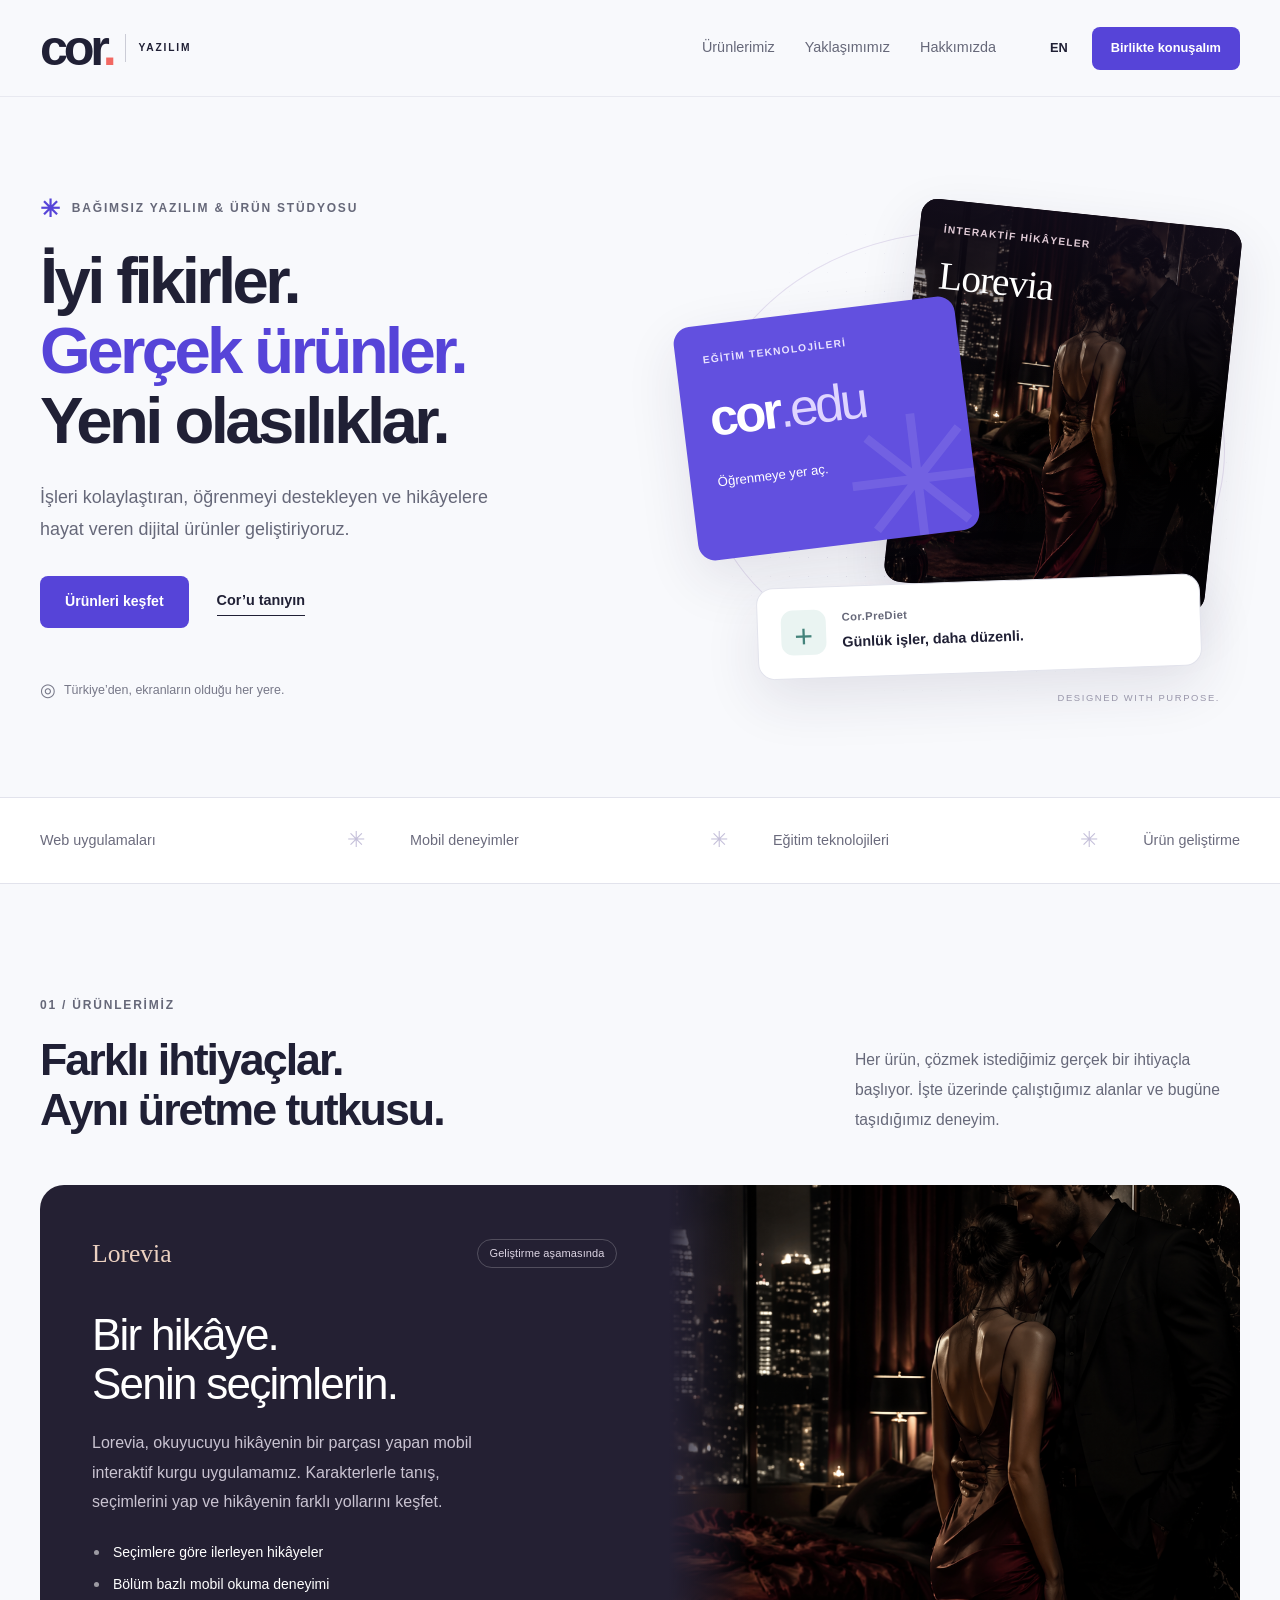
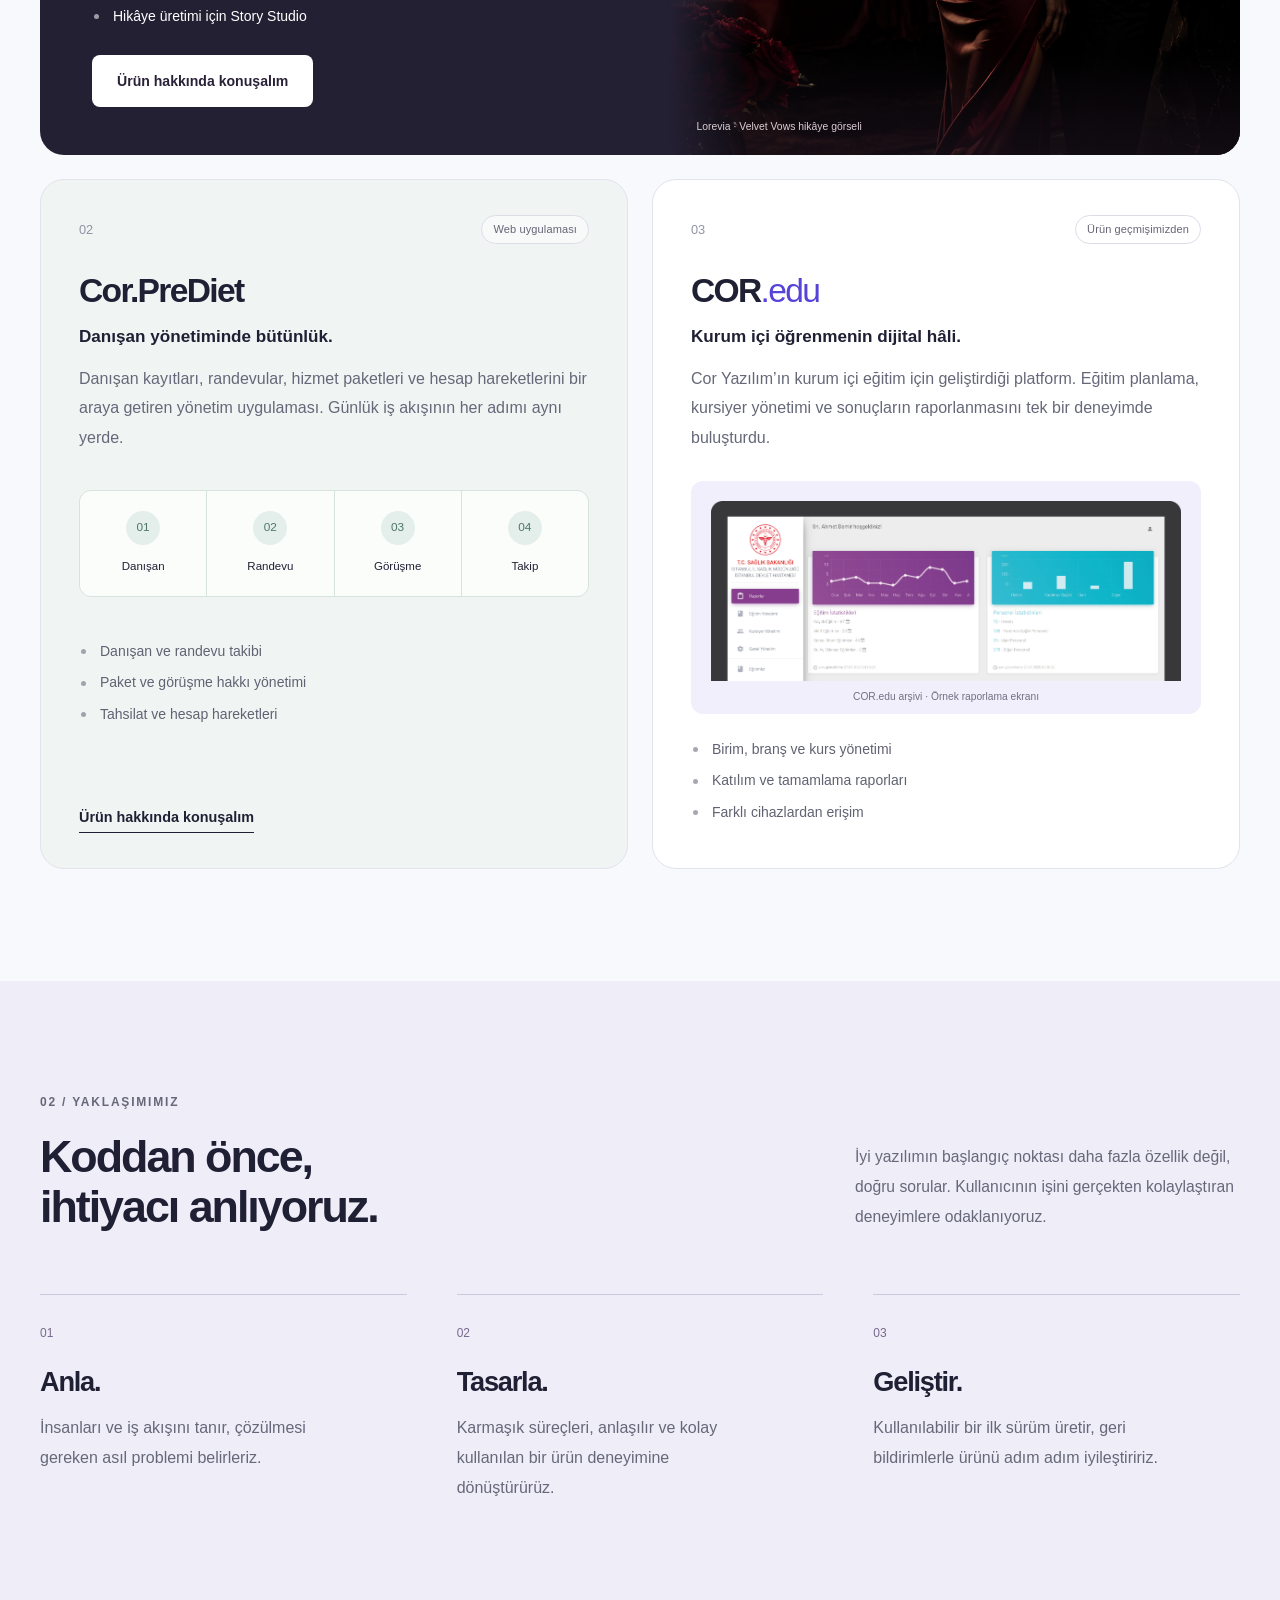
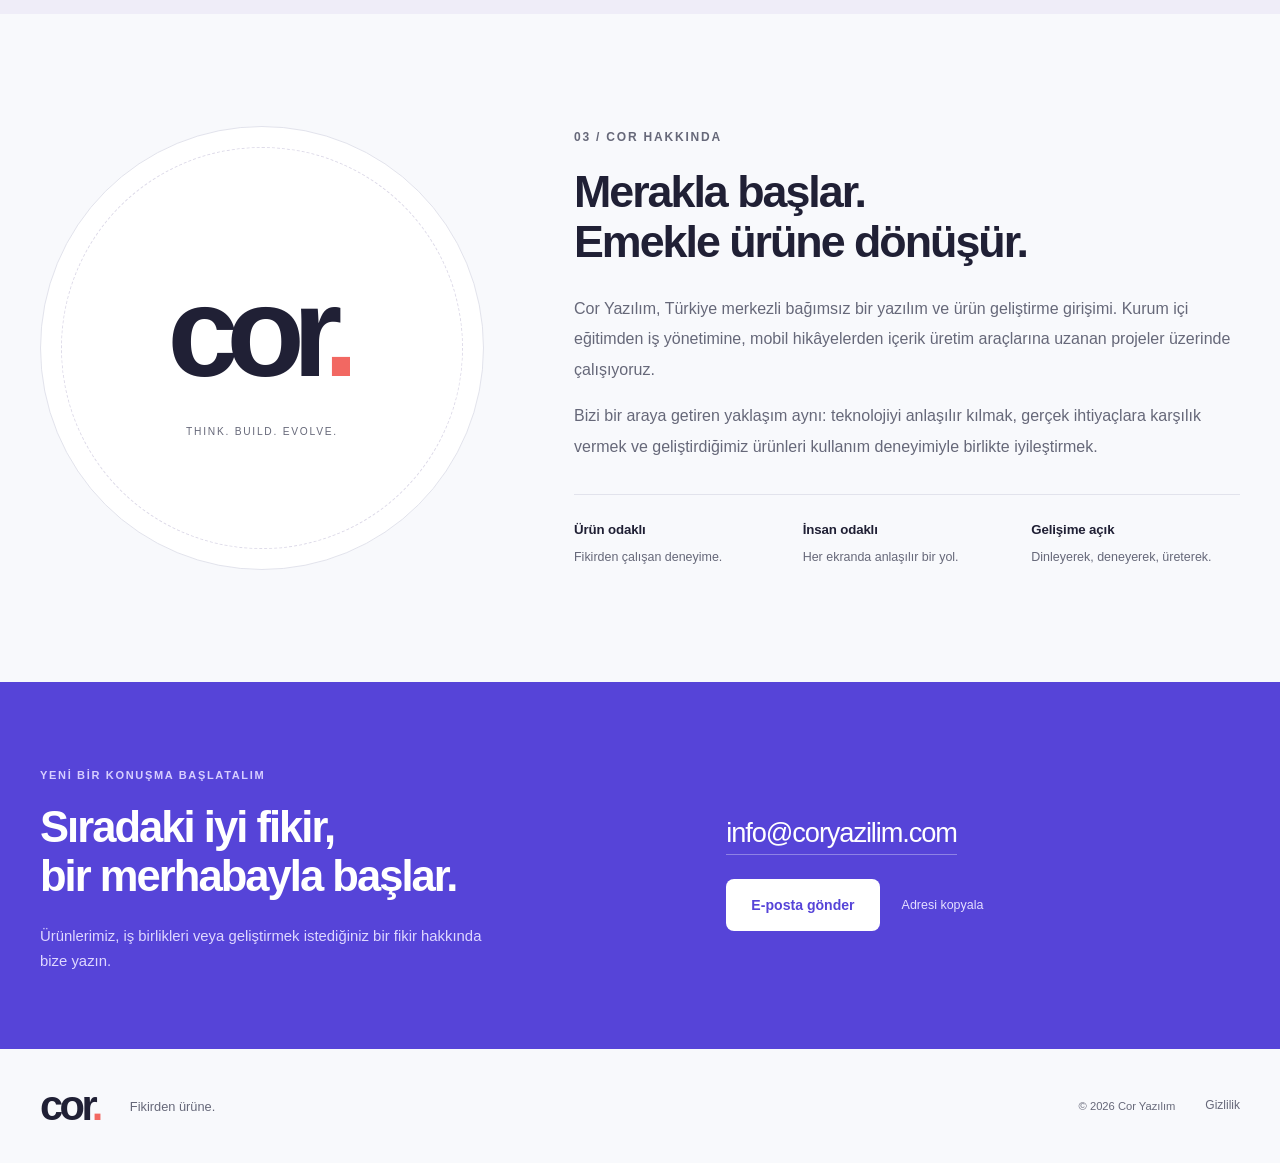
==== index.html @ 8e8648dd "Publish Cor Yazılım website in Turkish and English" ====
<!doctype html>
<html lang="tr">
<head>
  <meta charset="utf-8"><meta name="viewport" content="width=device-width, initial-scale=1">
  <title>Cor Yazılım — Fikirden ürüne.</title><meta name="description" content="Cor Yazılım; eğitim, iş yönetimi ve interaktif hikâye deneyimleri için web ve mobil ürünler geliştirir. Ürünlerimizi ve yaklaşımımızı keşfedin.">
  <meta name="theme-color" content="#f8f9fc"><link rel="canonical" href="https://coryazilim.com/">
  <link rel="alternate" hreflang="tr" href="https://coryazilim.com/"><link rel="alternate" hreflang="en" href="https://coryazilim.com/en/"><link rel="alternate" hreflang="x-default" href="https://coryazilim.com/">
  <meta property="og:type" content="website"><meta property="og:site_name" content="Cor Yazılım"><meta property="og:title" content="Cor Yazılım — Fikirden ürüne."><meta property="og:description" content="Cor Yazılım; eğitim, iş yönetimi ve interaktif hikâye deneyimleri için web ve mobil ürünler geliştirir. Ürünlerimizi ve yaklaşımımızı keşfedin."><meta property="og:url" content="https://coryazilim.com/"><meta property="og:locale" content="tr_TR">
  <link rel="icon" href="./assets/favicon.svg" type="image/svg+xml"><link rel="stylesheet" href="./assets/site.css"><script src="./assets/site.js" defer></script>
  <script type="application/ld+json">{"@context":"https://schema.org","@type":"Organization","name":"Cor Yazılım","url":"https://coryazilim.com","email":"info@coryazilim.com","description":"Cor Yazılım; eğitim, iş yönetimi ve interaktif hikâye deneyimleri için web ve mobil ürünler geliştirir. Ürünlerimizi ve yaklaşımımızı keşfedin."}</script>
</head>
<body>
<a class="skip-link" href="#main">İçeriğe geç</a>
<header class="site-header"><div class="container header-inner">
  <a class="brand" href="./" aria-label="Cor Yazılım"><span class="wordmark">cor<span>.</span></span><span class="brand-label">YAZILIM</span></a>
  <nav class="desktop-nav" aria-label="Ana menü"><a href="#products">Ürünlerimiz</a><a href="#approach">Yaklaşımımız</a><a href="#about">Hakkımızda</a></nav>
  <div class="header-actions"><a class="language-link" href="./en/" hreflang="en" lang="en" aria-label="Read in English">EN</a><a class="button button-small header-contact" href="#contact">Birlikte konuşalım</a><button class="menu-toggle" aria-expanded="false" aria-controls="mobile-nav"><span>Menü</span><span class="menu-icon" aria-hidden="true"></span></button></div>
</div><nav id="mobile-nav" class="mobile-nav" aria-label="Menü" hidden><a href="#products">Ürünlerimiz</a><a href="#approach">Yaklaşımımız</a><a href="#about">Hakkımızda</a><a href="#contact">Birlikte konuşalım</a></nav></header>
<main id="main">
<section class="hero container" aria-labelledby="hero-title">
  <div class="hero-copy"><p class="eyebrow"><span class="mini-mark" aria-hidden="true">✳</span>BAĞIMSIZ YAZILIM & ÜRÜN STÜDYOSU</p><h1 id="hero-title">İyi fikirler.<br><span>Gerçek ürünler.</span><br>Yeni olasılıklar.</h1><p class="hero-intro">İşleri kolaylaştıran, öğrenmeyi destekleyen ve hikâyelere hayat veren dijital ürünler geliştiriyoruz.</p><div class="hero-actions"><a class="button" href="#products">Ürünleri keşfet</a><a class="text-link" href="#about">Cor’u tanıyın</a></div><p class="hero-foot"><span aria-hidden="true">◎</span>Türkiye’den, ekranların olduğu her yere.</p></div>
  <div class="product-composition" aria-label="Ürünlerimiz">
    <div class="composition-grid" aria-hidden="true"></div><span class="composition-orbit" aria-hidden="true"></span>
    <a href="#lorevia" class="preview-card preview-lorevia"><img src="./assets/lorevia-story.png" alt="" width="941" height="1672" fetchpriority="high"><div class="preview-lorevia-content"><span class="micro-label">İNTERAKTİF HİKÂYELER</span><strong>Lorevia</strong><span>Hikâyenin yönünü sen belirle.</span></div></a>
    <a href="#cor-edu" class="preview-card preview-edu"><span class="micro-label">EĞİTİM TEKNOLOJİLERİ</span><strong>cor<span>.edu</span></strong><span>Öğrenmeye yer aç.</span><span class="edu-symbol" aria-hidden="true">✳</span></a>
    <a href="#prediet" class="preview-card preview-clinic"><span class="clinic-icon" aria-hidden="true">+</span><div><span class="micro-label">Cor.PreDiet</span><strong>Günlük işler, daha düzenli.</strong></div></a>
    <span class="composition-note" aria-hidden="true">DESIGNED WITH PURPOSE.</span>
  </div>
</section>
<div class="expertise-strip"><div class="container"><span>Web uygulamaları</span><span><i aria-hidden="true">✳</i>Mobil deneyimler</span><span><i aria-hidden="true">✳</i>Eğitim teknolojileri</span><span><i aria-hidden="true">✳</i>Ürün geliştirme</span></div></div>
<section id="products" class="section container" aria-labelledby="products-title">
  <div class="section-heading"><div><p class="eyebrow">01 / ÜRÜNLERİMİZ</p><h2 id="products-title">Farklı ihtiyaçlar.<br>Aynı üretme tutkusu.</h2></div><p>Her ürün, çözmek istediğimiz gerçek bir ihtiyaçla başlıyor. İşte üzerinde çalıştığımız alanlar ve bugüne taşıdığımız deneyim.</p></div>
  <article class="product-feature" id="lorevia"><div class="feature-copy"><div class="product-topline"><span class="product-name">Lorevia</span><span class="badge">Geliştirme aşamasında</span></div><h3>Bir hikâye.<br>Senin seçimlerin.</h3><p>Lorevia, okuyucuyu hikâyenin bir parçası yapan mobil interaktif kurgu uygulamamız. Karakterlerle tanış, seçimlerini yap ve hikâyenin farklı yollarını keşfet.</p><ul class="feature-list"><li>Seçimlere göre ilerleyen hikâyeler</li><li>Bölüm bazlı mobil okuma deneyimi</li><li>Hikâye üretimi için Story Studio</li></ul><a class="button button-light" href="mailto:info@coryazilim.com?subject=Lorevia">Ürün hakkında konuşalım</a></div><figure class="lorevia-art"><img src="./assets/lorevia-story.png" alt="Lorevia · Velvet Vows hikâye görseli" width="941" height="1672" loading="lazy"><figcaption>Lorevia · Velvet Vows hikâye görseli</figcaption></figure></article>
  <div class="product-grid">
    <article class="product-card clinic-card" id="prediet"><div class="product-topline"><span class="product-number">02</span><span class="badge badge-light">Web uygulaması</span></div><h3>Cor.PreDiet</h3><p class="product-subtitle">Danışan yönetiminde bütünlük.</p><p>Danışan kayıtları, randevular, hizmet paketleri ve hesap hareketlerini bir araya getiren yönetim uygulaması. Günlük iş akışının her adımı aynı yerde.</p><div class="workflow" aria-label="Danışan yönetiminde bütünlük."><div><span class="workflow-number">01</span><span>Danışan</span></div><div><span class="workflow-number">02</span><span>Randevu</span></div><div><span class="workflow-number">03</span><span>Görüşme</span></div><div><span class="workflow-number">04</span><span>Takip</span></div></div><ul class="feature-list"><li>Danışan ve randevu takibi</li><li>Paket ve görüşme hakkı yönetimi</li><li>Tahsilat ve hesap hareketleri</li></ul><a class="text-link" href="mailto:info@coryazilim.com?subject=Cor.PreDiet">Ürün hakkında konuşalım</a></article>
    <article class="product-card edu-card" id="cor-edu"><div class="product-topline"><span class="product-number">03</span><span class="badge badge-light">Ürün geçmişimizden</span></div><h3>COR<span>.edu</span></h3><p class="product-subtitle">Kurum içi öğrenmenin dijital hâli.</p><p>Cor Yazılım’ın kurum içi eğitim için geliştirdiği platform. Eğitim planlama, kursiyer yönetimi ve sonuçların raporlanmasını tek bir deneyimde buluşturdu.</p><figure class="edu-art"><a href="./assets/cor-edu.png" target="_blank" rel="noopener" aria-label="COR.edu arşivi · Örnek raporlama ekranı"><img src="./assets/cor-edu.png" alt="COR.edu arşivi · Örnek raporlama ekranı" width="4066" height="3309" loading="lazy"></a><figcaption>COR.edu arşivi · Örnek raporlama ekranı</figcaption></figure><ul class="feature-list"><li>Birim, branş ve kurs yönetimi</li><li>Katılım ve tamamlama raporları</li><li>Farklı cihazlardan erişim</li></ul></article>
  </div>
</section>
<section id="approach" class="approach section" aria-labelledby="approach-title"><div class="container"><div class="section-heading"><div><p class="eyebrow">02 / YAKLAŞIMIMIZ</p><h2 id="approach-title">Koddan önce,<br>ihtiyacı anlıyoruz.</h2></div><p>İyi yazılımın başlangıç noktası daha fazla özellik değil, doğru sorular. Kullanıcının işini gerçekten kolaylaştıran deneyimlere odaklanıyoruz.</p></div><div class="steps"><article><span class="step-number">01</span><h3>Anla.</h3><p>İnsanları ve iş akışını tanır, çözülmesi gereken asıl problemi belirleriz.</p></article><article><span class="step-number">02</span><h3>Tasarla.</h3><p>Karmaşık süreçleri, anlaşılır ve kolay kullanılan bir ürün deneyimine dönüştürürüz.</p></article><article><span class="step-number">03</span><h3>Geliştir.</h3><p>Kullanılabilir bir ilk sürüm üretir, geri bildirimlerle ürünü adım adım iyileştiririz.</p></article></div></div></section>
<section id="about" class="section container about" aria-labelledby="about-title"><div class="about-brand" aria-hidden="true"><span>cor<span>.</span></span><p>THINK. BUILD. EVOLVE.</p></div><div class="about-copy"><p class="eyebrow">03 / COR HAKKINDA</p><h2 id="about-title">Merakla başlar.<br>Emekle ürüne dönüşür.</h2><p>Cor Yazılım, Türkiye merkezli bağımsız bir yazılım ve ürün geliştirme girişimi. Kurum içi eğitimden iş yönetimine, mobil hikâyelerden içerik üretim araçlarına uzanan projeler üzerinde çalışıyoruz.</p><p>Bizi bir araya getiren yaklaşım aynı: teknolojiyi anlaşılır kılmak, gerçek ihtiyaçlara karşılık vermek ve geliştirdiğimiz ürünleri kullanım deneyimiyle birlikte iyileştirmek.</p><div class="values"><div><h3>Ürün odaklı</h3><p>Fikirden çalışan deneyime.</p></div><div><h3>İnsan odaklı</h3><p>Her ekranda anlaşılır bir yol.</p></div><div><h3>Gelişime açık</h3><p>Dinleyerek, deneyerek, üreterek.</p></div></div></div></section>
<section id="contact" class="contact-section" aria-labelledby="contact-title"><div class="container contact-inner"><div><p class="eyebrow">YENİ BİR KONUŞMA BAŞLATALIM</p><h2 id="contact-title">Sıradaki iyi fikir,<br>bir merhabayla başlar.</h2><p>Ürünlerimiz, iş birlikleri veya geliştirmek istediğiniz bir fikir hakkında bize yazın.</p></div><div class="contact-actions"><a class="contact-email" href="mailto:info@coryazilim.com?subject=Cor%20Yaz%C4%B1l%C4%B1m">info@coryazilim.com</a><div><a class="button button-white" href="mailto:info@coryazilim.com?subject=Cor%20Yaz%C4%B1l%C4%B1m">E-posta gönder</a><button class="copy-email" data-email="info@coryazilim.com" data-success="E-posta adresi kopyalandı." data-failure="E-posta adresini seçip kopyalayabilirsiniz.">Adresi kopyala</button></div><p class="copy-status" role="status" aria-live="polite"></p></div></div></section>
</main>
<footer class="container site-footer"><a class="brand" href="#main" aria-label="Cor Yazılım"><span class="wordmark">cor<span>.</span></span><span class="brand-label">YAZILIM</span></a><p>Fikirden ürüne.</p><div><span>© 2026 Cor Yazılım</span><button class="privacy-open">Gizlilik</button></div></footer>
<dialog class="privacy-dialog" aria-labelledby="privacy-title"><div><button class="privacy-close" aria-label="Kapat">×</button><p class="eyebrow">COR YAZILIM</p><h2 id="privacy-title">Gizlilik hakkında</h2><p>Bu tanıtım sitesinde iletişim formu, analiz aracı veya takip çerezi kullanılmaz. E-posta bağlantısı, kendi e-posta uygulamanızı açar; mesajınız bu site üzerinden gönderilmez. Site GitHub Pages üzerinde barındırılır; teknik erişim kayıtları GitHub tarafından işlenebilir.</p><a class="text-link" href="mailto:info@coryazilim.com">info@coryazilim.com</a></div></dialog>
</body></html>
---- assets/site.css ----
@charset "UTF-8";
:root{--ink:#202035;--muted:#666879;--paper:#f8f9fc;--purple:#5644d8;--coral:#f26862;--line:#e2e3ec;--radius:24px;--font:Inter,-apple-system,BlinkMacSystemFont,"Segoe UI",sans-serif}
*{box-sizing:border-box}html{scroll-behavior:smooth;scroll-padding-top:100px}body{margin:0;background:var(--paper);color:var(--ink);font-family:var(--font);font-size:16px;line-height:1.65;-webkit-font-smoothing:antialiased}a{color:inherit;text-decoration:none}button{font:inherit;color:inherit;cursor:pointer}a,button{-webkit-tap-highlight-color:transparent}button:disabled{cursor:default}img{max-width:100%;display:block}button,a{touch-action:manipulation}a:focus-visible,button:focus-visible{outline:3px solid var(--coral);outline-offset:5px}button{border:0}h1,h2,h3,p,figure{margin:0}h1,h2,h3{line-height:1.12;letter-spacing:-.045em}h2{font-size:clamp(2rem,3.5vw,3.1rem);font-weight:650}h3{font-weight:650}p{color:var(--muted)}.container{width:min(1200px,calc(100% - 80px));margin-inline:auto}.section{padding-block:112px}.eyebrow{font-size:.75rem;letter-spacing:.15em;font-weight:650;line-height:1.6;color:var(--muted);display:flex;align-items:center;gap:10px}.mini-mark{font-size:24px;color:var(--purple);line-height:1}.skip-link{position:fixed;top:12px;left:12px;transform:translateY(-160%);z-index:30;padding:12px 24px;background:var(--ink);color:white;border-radius:6px}.skip-link:focus{transform:translateY(0)}
.site-header{position:sticky;top:0;z-index:20;background:rgba(248,249,252,.94);backdrop-filter:blur(20px);border-bottom:1px solid rgba(226,227,236,.7)}.header-inner{display:flex;align-items:center;justify-content:space-between;height:96px;gap:32px}.brand{display:flex;gap:12px;align-items:center;flex-shrink:0}.wordmark{font-size:3.15rem;letter-spacing:-.085em;font-weight:800;line-height:1}.wordmark>span{color:var(--coral)}.brand-label{font-size:.64rem;letter-spacing:.18em;border-left:1px solid #cbccd6;padding:6px 0 6px 13px;font-weight:600}.desktop-nav{display:flex;gap:30px;margin-left:auto;margin-right:22px}.desktop-nav a{font-size:.9rem;color:var(--muted);transition:color .2s}.desktop-nav a:hover,.text-link:hover{color:var(--purple)}.header-actions{display:flex;align-items:center;gap:24px}.language-link{font-size:.8rem;font-weight:650;padding:8px 0}.button{min-height:52px;display:inline-flex;align-items:center;justify-content:center;padding:13px 25px;border-radius:8px;background:var(--purple);color:#fff;font-weight:600;font-size:.88rem;transition:background .2s,transform .2s;line-height:1.5}.button:hover{background:#4231b5;transform:translateY(-2px)}.button-small{min-height:43px;padding:10px 19px;font-size:.8rem}.text-link{font-size:.9rem;font-weight:600;border-bottom:1px solid currentColor;padding:3px 0;align-self:center;line-height:1.5}.menu-toggle{display:none;background:transparent;align-items:center;gap:9px;padding:10px 0;font-size:.85rem}.menu-icon{width:20px;height:9px;border-block:1.5px solid}.mobile-nav{padding:0 24px 20px;border-top:1px solid var(--line)}.mobile-nav a{padding:12px 0;display:block}.mobile-nav[hidden]{display:none}
.hero{min-height:700px;display:grid;grid-template-columns:1.1fr 1fr;align-items:center;gap:35px;padding-block:80px 72px}.hero h1{font-size:clamp(3.25rem,5.1vw,4.6rem);line-height:1.075;letter-spacing:-.055em;font-weight:650;margin:25px 0}.hero h1>span{color:var(--purple)}.hero-intro{font-size:1.12rem;line-height:1.8;max-width:465px}.hero-actions{display:flex;gap:28px;align-items:center;margin-top:30px}.hero-foot{font-size:.78rem;display:flex;align-items:center;gap:8px;margin-top:48px;color:#777888}.hero-foot>span{font-size:18px}.product-composition{height:510px;position:relative;isolation:isolate}.composition-grid{position:absolute;inset:10px -12px 0 0;background-image:radial-gradient(#d7d6e3 .8px,transparent .8px);background-size:19px 19px;mask-image:radial-gradient(ellipse,black 30%,transparent 72%);z-index:-2}.composition-orbit{position:absolute;inset:35px 15px 35px 15px;border:1px solid #e3deef;border-radius:50%;z-index:-1;transform:rotate(-25deg)}.preview-card{position:absolute;border-radius:17px;box-shadow:0 20px 55px #2c24471c;transition:transform .4s cubic-bezier(.2,.65,.3,1)}.preview-card:hover{transform:translateY(-8px) rotate(0)}.preview-lorevia{width:58%;height:385px;right:16px;top:17px;overflow:hidden;background:#251927;transform:rotate(6deg);color:white}.preview-lorevia img{width:100%;height:100%;object-fit:cover;object-position:center 37%}.preview-lorevia:after{position:absolute;content:"";inset:0;background:linear-gradient(transparent 28%,#1c1122e8)}.preview-lorevia-content{position:absolute;bottom:25px;left:24px;right:20px;z-index:1;display:flex;flex-direction:column;gap:7px}.micro-label{font-size:.64rem;letter-spacing:.12em;font-weight:600;line-height:1.5}.preview-lorevia-content>.micro-label{color:#e2ccd7}.preview-lorevia-content strong{font-family:Georgia,serif;font-size:2.45rem;letter-spacing:-.025em;font-weight:400}.preview-lorevia-content>span:last-child{font-size:.78rem;color:#f4dfe9}.preview-edu{width:51%;min-height:235px;left:0;top:115px;padding:27px;background:#6250df;color:white;transform:rotate(-7deg);display:flex;flex-direction:column;gap:10px;overflow:hidden}.preview-edu strong{font-size:3.2rem;letter-spacing:-.065em;z-index:1}.preview-edu strong>span{font-weight:400;color:#dfd5ff}.preview-edu>span:not(.micro-label):not(.edu-symbol){font-size:.82rem;z-index:1}.preview-edu .micro-label{color:#e8e2ff;z-index:1}.edu-symbol{position:absolute;right:-19px;bottom:-55px;font-size:180px;line-height:1.2;opacity:.1}.preview-clinic{bottom:33px;left:13%;width:80%;display:flex;align-items:center;gap:16px;padding:22px 23px;background:#fff;border:1px solid var(--line);transform:rotate(-2deg)}.clinic-icon{height:45px;width:45px;display:grid;place-items:center;border-radius:12px;background:#eaf4f2;color:#44837b;font-size:2rem;font-weight:300;flex-shrink:0}.preview-clinic>div{display:flex;flex-direction:column;gap:5px}.preview-clinic .micro-label{color:var(--muted);font-size:.7rem;letter-spacing:.04em}.preview-clinic strong{font-size:.9rem;font-weight:600}.composition-note{position:absolute;right:20px;bottom:0;font-size:.59rem;letter-spacing:.17em;color:#9996aa}.expertise-strip{border-block:1px solid var(--line);background:#fff}.expertise-strip>.container{display:flex;align-items:center;justify-content:space-between;gap:20px;min-height:85px}.expertise-strip span{display:flex;align-items:center;gap:45px;color:#6b6b7d;font-weight:500;font-size:.9rem}.expertise-strip i{font-style:normal;color:#c4bfd9;font-size:22px}
.section-heading{display:flex;justify-content:space-between;gap:80px;align-items:end;margin-bottom:50px}.section-heading h2{margin-top:19px}.section-heading>p{max-width:385px;line-height:1.9;font-size:.98rem}.product-feature{display:grid;grid-template-columns:1.1fr 1fr;background:#242033;border-radius:var(--radius);overflow:hidden;color:white;min-height:515px}.feature-copy{padding:48px 52px;display:flex;flex-direction:column;align-items:flex-start}.product-topline{display:flex;align-items:center;justify-content:space-between;gap:16px;width:100%;margin-bottom:35px}.product-name{font-family:Georgia,serif;font-size:1.6rem;color:#ecd1c1}.badge{display:inline-flex;border:1px solid #ffffff35;padding:5px 11px;border-radius:30px;font-size:.69rem;line-height:1.5;color:#ddd5e4;letter-spacing:.01em;white-space:nowrap}.feature-copy h3{font-size:2.75rem;font-weight:500;letter-spacing:-.04em;margin-bottom:20px}.feature-copy>p{color:#c9c3d1;line-height:1.85;font-size:.98rem;max-width:420px}.feature-list{padding:0;list-style:none;display:grid;gap:8px;font-size:.85rem;margin:24px 0 27px;line-height:1.7}.feature-list li{position:relative;padding-left:21px}.feature-list li:before{content:"";position:absolute;left:2px;top:.65em;width:5px;height:5px;background:currentColor;border-radius:50%;opacity:.55}.button-light{background:#fff;color:#292137;margin-top:auto}.button-light:hover{background:#efe6f5}.lorevia-art{position:relative;min-height:515px}.lorevia-art img{width:100%;height:100%;position:absolute;object-fit:cover;object-position:center 46%}.lorevia-art:after{content:"";position:absolute;inset:0;background:linear-gradient(90deg,#242033 0%,transparent 14%),linear-gradient(0deg,#181019bd,transparent 18%)}.lorevia-art figcaption{position:absolute;bottom:20px;left:28px;right:20px;font-size:.65rem;z-index:1;color:#dbcdd4}.product-grid{display:grid;grid-template-columns:1fr 1fr;gap:24px;margin-top:24px}.product-card{border:1px solid var(--line);border-radius:var(--radius);background:white;padding:35px 38px;display:flex;flex-direction:column;align-items:flex-start;overflow:hidden}.product-card .product-topline{margin-bottom:28px}.product-number{font-size:.8rem;color:#9192a4}.badge-light{color:#666477;border-color:#dedbe8;background:#fff8}.product-card h3{font-size:2.1rem;letter-spacing:-.05em}.product-card h3>span{color:var(--purple);font-weight:450}.product-subtitle{color:var(--ink);font-weight:550;margin-block:13px;font-size:1.07rem}.product-card>p:not(.product-subtitle){font-size:.93rem;line-height:1.85}.clinic-card{background:#f0f5f4}.workflow{display:grid;grid-template-columns:repeat(4,1fr);width:100%;gap:1px;background:#d7e3df;border:1px solid #d7e3df;border-radius:12px;overflow:hidden;margin-block:37px 19px}.workflow>div{background:#fbfdfb;padding:20px 6px;display:flex;flex-direction:column;align-items:center;gap:12px;font-size:.72rem;font-weight:500}.workflow-number{display:grid;place-items:center;width:34px;height:34px;border-radius:50%;background:#e4efeb;color:#4e7668;font-size:.74rem}.product-card .text-link{align-self:flex-start;margin-top:auto}.edu-art{margin-top:28px;width:100%;max-height:244px;overflow:hidden;position:relative;background:#f1effb;border-radius:12px;flex-shrink:0;padding:20px 20px 33px}.edu-art img{width:100%;height:180px;object-fit:cover;object-position:top;transition:transform .4s}.edu-art a:hover img{transform:scale(1.025)}.edu-art figcaption{color:#727082;font-size:.64rem;text-align:center;position:absolute;bottom:8px;left:8px;right:8px}.product-card .feature-list{color:#616272;margin-bottom:8px;font-size:.82rem}.clinic-card .feature-list{margin-bottom:27px}.approach{background:#efedf8}.steps{display:grid;grid-template-columns:repeat(3,1fr);gap:50px;margin-top:62px}.steps article{border-top:1px solid #ccc7df;padding-top:24px}.step-number{font-size:.75rem;font-weight:500;color:#76698d}.steps h3{font-size:1.7rem;margin-block:22px 16px}.steps p{font-size:.95rem;line-height:1.85;max-width:305px}.about{display:grid;grid-template-columns:.8fr 1.2fr;gap:90px;align-items:center}.about-brand{aspect-ratio:1/1;background:#fff;border:1px solid var(--line);border-radius:50%;display:flex;flex-direction:column;align-items:center;justify-content:center;position:relative}.about-brand:before{position:absolute;content:"";inset:20px;border:1px dashed #dedbe9;border-radius:50%}.about-brand>span{font-size:8rem;font-weight:750;letter-spacing:-.095em;line-height:1.2;padding-right:10px}.about-brand>span>span{color:var(--coral)}.about-brand>p{font-size:.64rem;letter-spacing:.17em;margin-top:15px}.about-copy h2{margin-block:18px 28px}.about-copy>p:not(.eyebrow){font-size:.96rem;line-height:1.9;margin-top:16px}.values{display:grid;grid-template-columns:repeat(3,1fr);gap:20px;border-top:1px solid var(--line);margin-top:32px;padding-top:25px}.values h3{font-size:.83rem;letter-spacing:-.01em;line-height:1.5;margin-bottom:7px}.values p{font-size:.78rem;line-height:1.7}.contact-section{background:var(--purple);color:#fff;padding:85px 0 76px;position:relative;overflow:hidden}.contact-inner{display:grid;grid-template-columns:1.2fr 1fr;gap:70px;align-items:center}.contact-section .eyebrow{color:#d7ceff;font-size:.69rem}.contact-section h2{font-size:clamp(2rem,3.4vw,3rem);margin-block:18px 24px;font-weight:550}.contact-section p:not(.eyebrow){color:#ded7ff;font-size:.93rem;max-width:460px}.contact-actions{padding-top:40px}.contact-email{font-size:clamp(1.05rem,2.25vw,1.7rem);letter-spacing:-.04em;font-weight:500;display:inline-block;border-bottom:1px solid #ffffff55;margin-bottom:24px;line-height:1.5;overflow-wrap:anywhere}.contact-actions>div{display:flex;align-items:center;gap:22px}.button-white{background:#fff;color:var(--purple)}.button-white:hover{background:#eee9ff}.copy-email{background:transparent;color:#e5dfff;padding:12px 0;font-size:.78rem}.copy-email:hover{color:white;text-decoration:underline}.copy-status{min-height:24px;margin-top:12px;font-size:.75rem!important}.site-footer{display:flex;align-items:center;gap:30px;padding-block:36px}.site-footer>.brand .wordmark{font-size:2.6rem}.site-footer>.brand .brand-label{display:none}.site-footer>p{font-size:.8rem}.site-footer>div{display:flex;align-items:center;gap:30px;margin-left:auto;font-size:.7rem;color:var(--muted)}.privacy-open{background:transparent;font-size:.75rem;padding:8px 0}.privacy-open:hover{text-decoration:underline}.privacy-dialog{max-width:560px;width:calc(100% - 40px);border:1px solid var(--line);border-radius:20px;padding:0;background:var(--paper);color:var(--ink);box-shadow:0 30px 100px #1116}.privacy-dialog::backdrop{background:#17142199;backdrop-filter:blur(4px)}.privacy-dialog>div{padding:38px}.privacy-dialog h2{font-size:1.8rem;margin-block:16px 24px}.privacy-dialog p:not(.eyebrow){margin-bottom:25px;font-size:.96rem}.privacy-close{position:absolute;right:15px;top:8px;background:none;font-size:2rem;font-weight:300;padding:4px 10px;color:var(--muted)}
@media(min-width:1500px){.hero{min-height:740px}.product-composition{height:535px}}
@media(max-width:1100px){.container{width:calc(100% - 64px)}.desktop-nav{gap:20px;margin-right:0}.header-inner{gap:20px}.header-actions{gap:19px}.hero{gap:20px}.hero h1{font-size:4.7vw}.product-composition{height:450px}.preview-lorevia{height:335px;width:60%}.preview-edu{top:100px;padding:23px;min-height:210px}.preview-edu strong{font-size:2.7rem}.preview-clinic{padding:18px;bottom:28px;width:90%;left:5%}.micro-label{font-size:.6rem}.expertise-strip span{gap:22px;font-size:.81rem}.section-heading{gap:40px}.section-heading>p{max-width:330px}.feature-copy{padding:38px}.feature-copy h3{font-size:2.4rem}.product-card{padding:30px}.product-topline{flex-wrap:wrap;gap:8px}.about{gap:55px}.about-brand>span{font-size:6.3rem}.contact-inner{gap:35px}}
@media(max-width:860px){.desktop-nav{display:none}.header-inner{height:82px}.header-actions{margin-left:auto}.menu-toggle{display:flex}.hero{min-height:auto;grid-template-columns:1fr 1fr;padding-block:65px;gap:22px}.hero h1{font-size:4.8vw}.hero .eyebrow{font-size:.6rem;letter-spacing:.1em}.hero-intro{font-size:.98rem}.hero-actions{gap:18px;flex-wrap:wrap}.hero-foot{font-size:.68rem;margin-top:28px}.product-composition{height:410px}.preview-lorevia{height:305px;right:0;width:66%;top:10px}.preview-lorevia-content{left:17px;bottom:20px}.preview-lorevia-content strong{font-size:2rem}.preview-edu{width:56%;min-height:175px;padding:17px;top:105px}.preview-edu strong{font-size:2.2rem}.preview-edu>span:not(.micro-label):not(.edu-symbol){font-size:.68rem}.preview-edu .micro-label{font-size:.5rem}.preview-clinic{gap:11px;padding:15px;bottom:35px;left:1%;width:100%}.preview-clinic strong{font-size:.75rem}.clinic-icon{width:35px;height:35px;font-size:1.5rem}.expertise-strip>.container{flex-wrap:wrap;justify-content:center;padding-block:22px;gap:12px 35px}.expertise-strip i{display:none}.section{padding-block:80px}.section-heading>p{font-size:.9rem;max-width:280px}.section-heading{gap:24px}.product-feature{grid-template-columns:1.1fr .9fr}.feature-copy{padding:32px}.feature-copy h3{font-size:2.15rem}.feature-copy>p{font-size:.9rem}.product-grid{gap:18px}.product-card{padding:26px}.product-subtitle{font-size:1rem}.workflow{grid-template-columns:repeat(2,1fr);margin-block:25px 12px}.workflow>div{flex-direction:row;justify-content:center;padding:13px 6px;font-size:.66rem;gap:7px}.workflow-number{width:23px;height:23px;font-size:.6rem}.steps{gap:28px}.steps p{font-size:.87rem}.about{grid-template-columns:.65fr 1fr;gap:35px}.about-brand>span{font-size:5rem}.about-brand>p{font-size:.47rem}.values{grid-template-columns:1fr;gap:14px}.values>div{display:flex;gap:12px;align-items:baseline}.values h3{min-width:95px;margin:0}.contact-inner{grid-template-columns:1fr 1fr}.contact-actions{padding-top:22px}.contact-actions>div{gap:15px;flex-wrap:wrap}.contact-email{font-size:1.25rem}}
@media(max-width:600px){.container{width:calc(100% - 44px)}html{scroll-padding-top:88px}.header-inner{height:76px;gap:14px}.wordmark{font-size:2.65rem}.brand{gap:8px}.brand-label{font-size:.54rem;padding-left:10px}.header-contact{display:none}.header-actions{gap:20px}.hero{display:flex;flex-direction:column;align-items:stretch;padding-top:46px;padding-bottom:32px;gap:15px}.hero h1{font-size:clamp(2.65rem,9.6vw,3.7rem);line-height:1.09;margin-top:20px}.hero .eyebrow{font-size:.59rem;letter-spacing:.09em}.hero-intro{font-size:1rem;line-height:1.8;max-width:390px}.hero-actions{margin-top:26px;gap:25px}.hero-foot{font-size:.71rem;margin-top:28px}.product-composition{height:410px;width:min(380px,100%);align-self:center;margin-top:15px}.preview-lorevia{width:59%;height:300px;top:15px;right:6%;}.preview-edu{width:52%;min-height:186px;top:104px;left:3%;padding:21px}.preview-edu strong{font-size:2.5rem}.preview-edu .micro-label{font-size:.52rem}.preview-edu>span:not(.micro-label):not(.edu-symbol){font-size:.74rem}.preview-clinic{left:9%;width:85%;bottom:40px;padding:18px}.preview-clinic strong{font-size:.8rem}.composition-note{right:20px;bottom:12px}.expertise-strip>.container{gap:12px 25px;justify-content:space-between;min-height:94px}.expertise-strip span{font-size:.73rem}.section{padding-block:68px}h2{font-size:2rem;line-height:1.17}.section-heading{display:block;margin-bottom:30px}.section-heading>p{max-width:none;margin-top:23px;font-size:.94rem;line-height:1.85}.eyebrow{font-size:.65rem;letter-spacing:.13em}.product-feature{display:flex;flex-direction:column}.feature-copy{padding:29px}.product-topline{margin-bottom:27px}.feature-copy h3{font-size:2.5rem}.feature-copy>p{font-size:.95rem}.feature-list{font-size:.83rem;margin-top:22px}.feature-copy .button{font-size:.8rem}.lorevia-art{min-height:340px;max-height:340px;overflow:hidden}.lorevia-art img{object-position:50% 38%}.lorevia-art:after{background:linear-gradient(#242033,transparent 24%),linear-gradient(0deg,#181019aa,transparent 18%)}.lorevia-art figcaption{font-size:.6rem;left:24px}.product-grid{grid-template-columns:1fr;gap:20px;margin-top:20px}.product-card{padding:28px}.product-card h3{font-size:2rem}.product-card .badge{font-size:.64rem}.product-card>p:not(.product-subtitle){font-size:.94rem}.workflow{grid-template-columns:repeat(4,1fr);margin-block:27px 14px}.workflow>div{flex-direction:column;padding:15px 4px;gap:8px}.workflow-number{width:30px;height:30px}.edu-art{max-height:250px}.edu-art img{height:177px}.steps{grid-template-columns:1fr;gap:30px;margin-top:37px}.steps article{display:grid;grid-template-columns:35px 1fr;column-gap:15px;padding-top:22px}.step-number{padding-top:6px}.steps h3{margin:0 0 13px;font-size:1.65rem}.steps p{grid-column:2;font-size:.95rem;max-width:none}.about{display:flex;flex-direction:column-reverse;gap:38px}.about-brand{width:220px;align-self:flex-start}.about-brand>span{font-size:5.5rem}.about-brand>p{font-size:.47rem}.about-copy>p:not(.eyebrow){font-size:.96rem}.values{gap:17px}.values h3{font-size:.85rem;min-width:113px}.values p{font-size:.8rem}.contact-section{padding-block:57px 40px}.contact-inner{display:block}.contact-section h2{font-size:2.15rem;line-height:1.16;margin-top:20px}.contact-section p:not(.eyebrow){font-size:.94rem}.contact-actions{padding-top:31px}.contact-email{font-size:clamp(1.15rem,5vw,1.5rem)}.contact-actions>div{gap:24px}.site-footer{padding-block:25px;gap:15px;flex-wrap:wrap}.site-footer>.brand .wordmark{font-size:2.5rem}.site-footer>p{font-size:.76rem}.site-footer>div{width:100%;margin-left:0;justify-content:space-between;font-size:.68rem;border-top:1px solid var(--line);padding-top:15px}.privacy-dialog>div{padding:29px}.privacy-dialog h2{font-size:1.65rem}}
.composition-orbit{transform:none}.preview-lorevia-content{top:22px;bottom:auto}.preview-lorevia-content>span:last-child{display:none}.preview-lorevia:after{background:linear-gradient(#160f21b3,transparent 55%,#160f2133)}.product-card>p:not(.product-subtitle),.feature-copy>p,.about-copy>p:not(.eyebrow),.steps p{font-size:1rem}.feature-list,.product-card .feature-list{font-size:.875rem}
@media(prefers-reduced-motion:reduce){html{scroll-behavior:auto}*,*:before,*:after{transition:none!important;animation:none!important}}
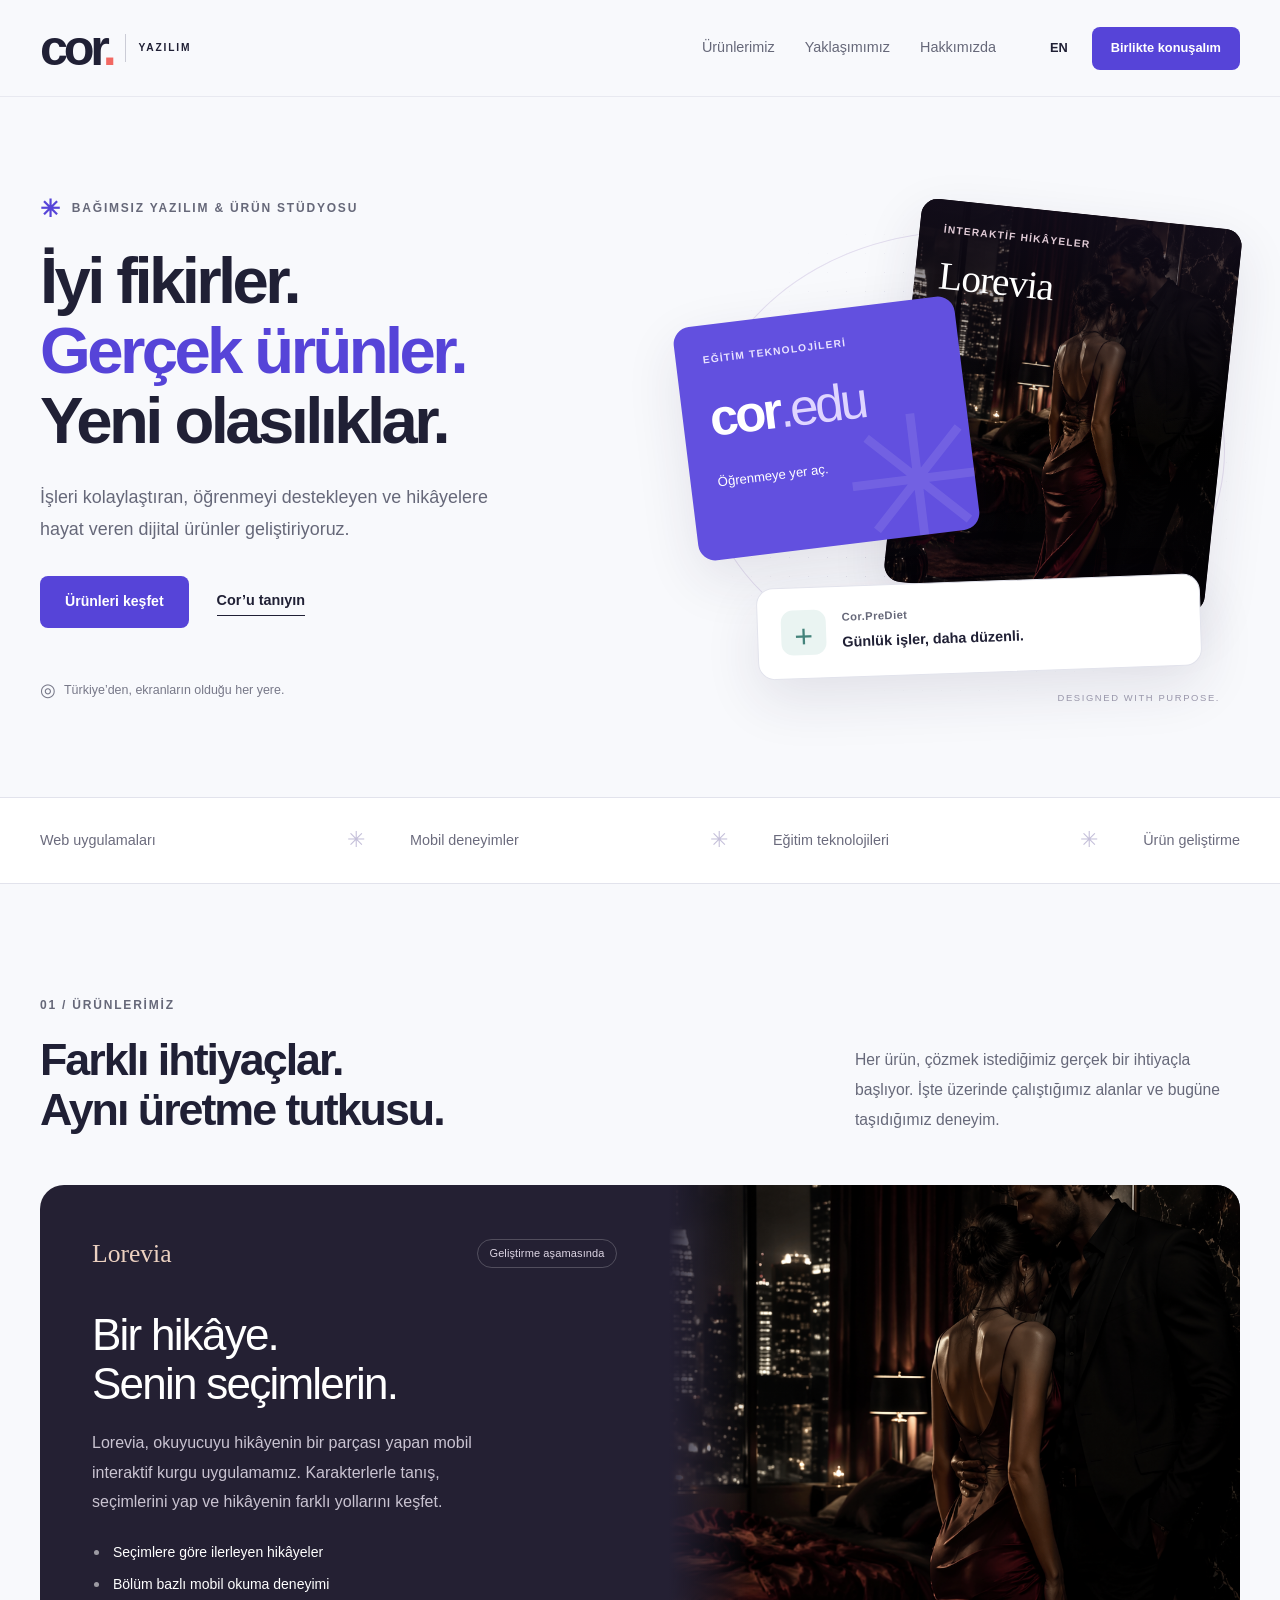
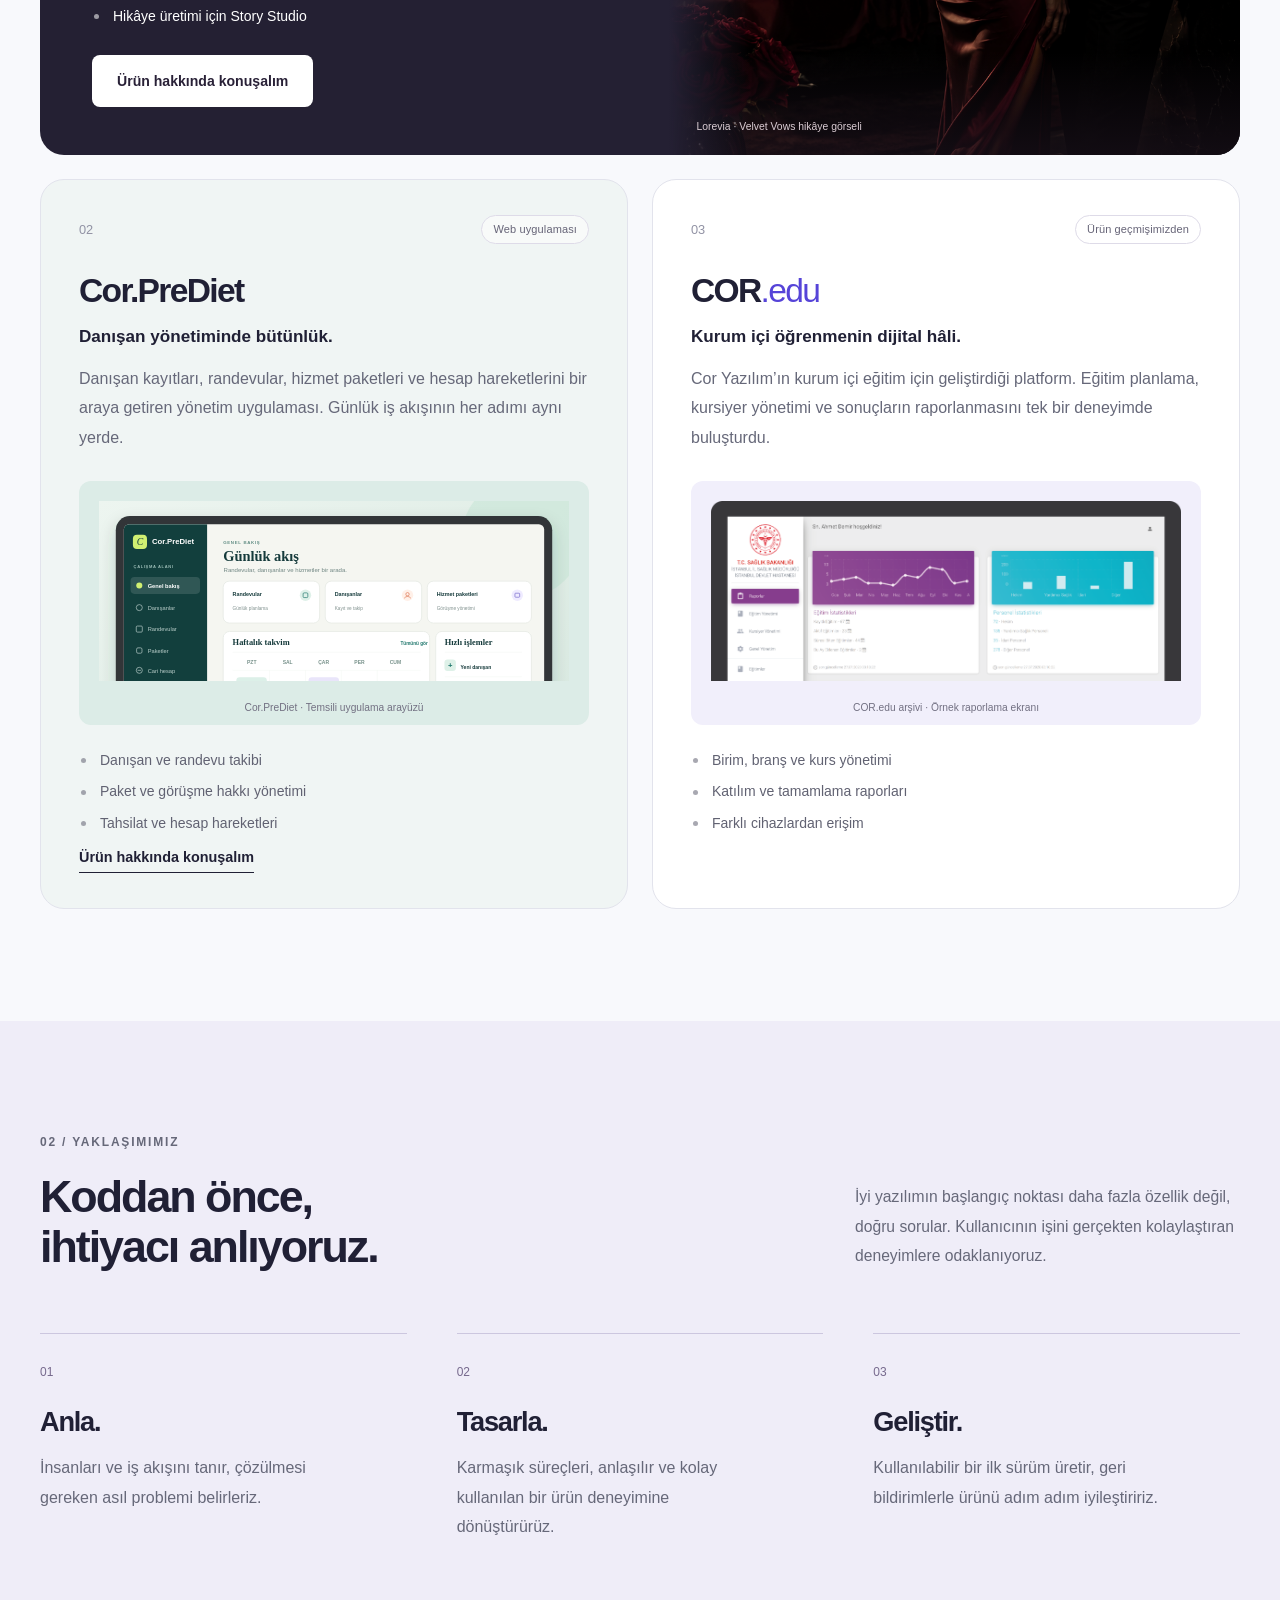
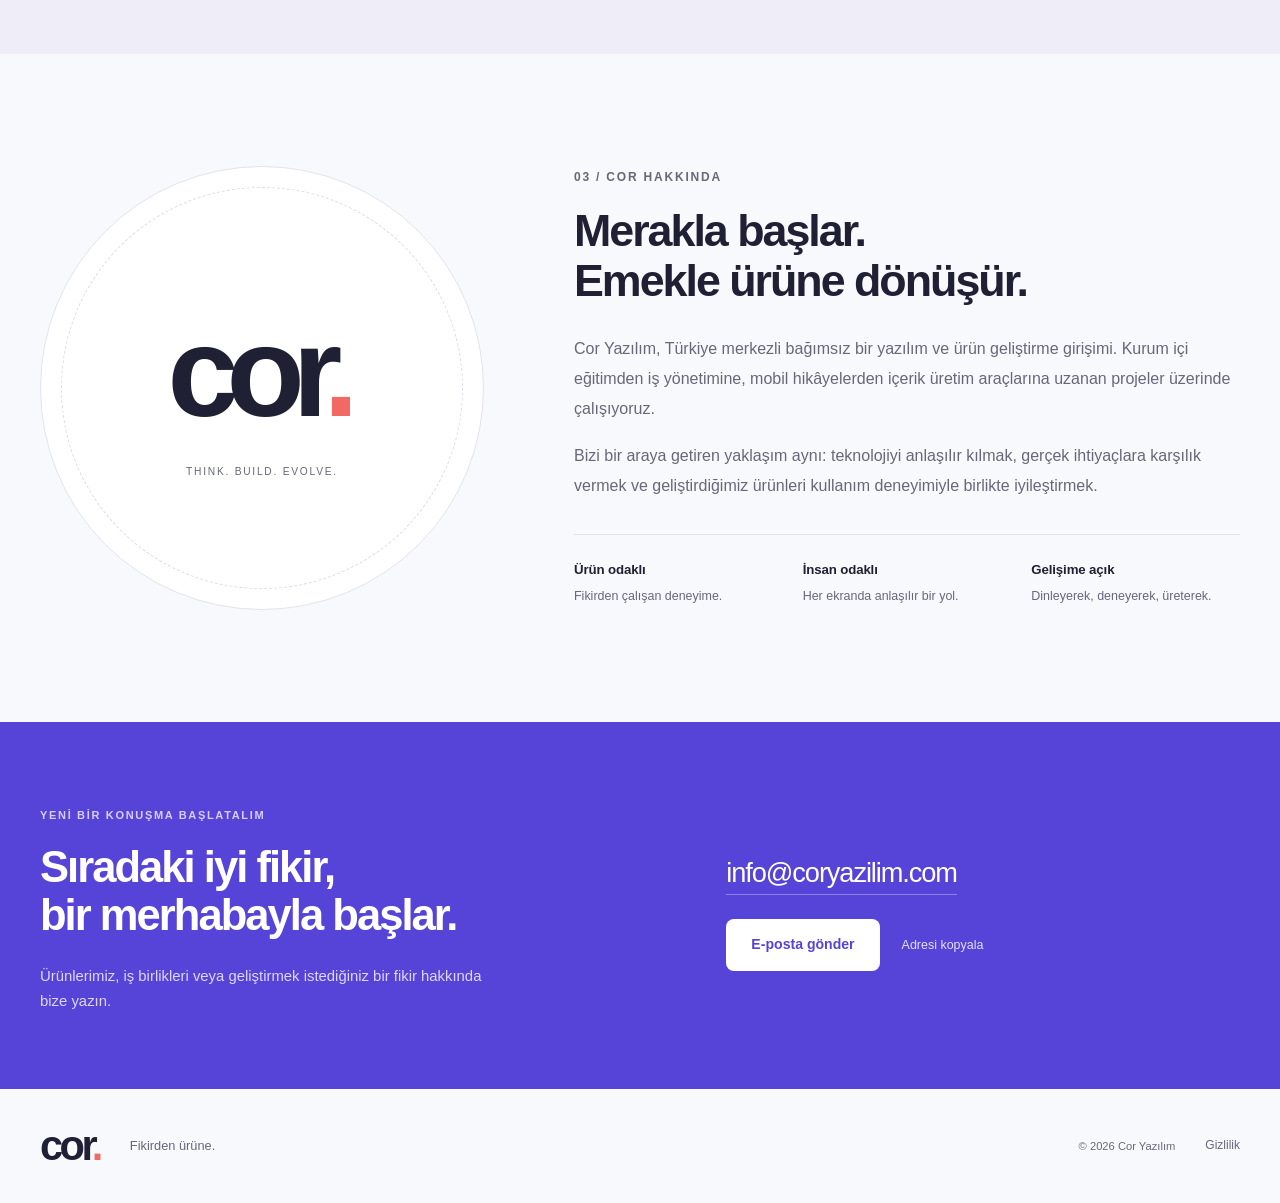
==== commit 729d1fcc: "Match Cor.PreDiet preview with COR.edu" ====
--- a/index.html
+++ b/index.html
@@ -32,8 +32,8 @@
   <div class="section-heading"><div><p class="eyebrow">01 / ÜRÜNLERİMİZ</p><h2 id="products-title">Farklı ihtiyaçlar.<br>Aynı üretme tutkusu.</h2></div><p>Her ürün, çözmek istediğimiz gerçek bir ihtiyaçla başlıyor. İşte üzerinde çalıştığımız alanlar ve bugüne taşıdığımız deneyim.</p></div>
   <article class="product-feature" id="lorevia"><div class="feature-copy"><div class="product-topline"><span class="product-name">Lorevia</span><span class="badge">Geliştirme aşamasında</span></div><h3>Bir hikâye.<br>Senin seçimlerin.</h3><p>Lorevia, okuyucuyu hikâyenin bir parçası yapan mobil interaktif kurgu uygulamamız. Karakterlerle tanış, seçimlerini yap ve hikâyenin farklı yollarını keşfet.</p><ul class="feature-list"><li>Seçimlere göre ilerleyen hikâyeler</li><li>Bölüm bazlı mobil okuma deneyimi</li><li>Hikâye üretimi için Story Studio</li></ul><a class="button button-light" href="mailto:info@coryazilim.com?subject=Lorevia">Ürün hakkında konuşalım</a></div><figure class="lorevia-art"><img src="./assets/lorevia-story.png" alt="Lorevia · Velvet Vows hikâye görseli" width="941" height="1672" loading="lazy"><figcaption>Lorevia · Velvet Vows hikâye görseli</figcaption></figure></article>
   <div class="product-grid">
-    <article class="product-card clinic-card" id="prediet"><div class="product-topline"><span class="product-number">02</span><span class="badge badge-light">Web uygulaması</span></div><h3>Cor.PreDiet</h3><p class="product-subtitle">Danışan yönetiminde bütünlük.</p><p>Danışan kayıtları, randevular, hizmet paketleri ve hesap hareketlerini bir araya getiren yönetim uygulaması. Günlük iş akışının her adımı aynı yerde.</p><div class="workflow" aria-label="Danışan yönetiminde bütünlük."><div><span class="workflow-number">01</span><span>Danışan</span></div><div><span class="workflow-number">02</span><span>Randevu</span></div><div><span class="workflow-number">03</span><span>Görüşme</span></div><div><span class="workflow-number">04</span><span>Takip</span></div></div><ul class="feature-list"><li>Danışan ve randevu takibi</li><li>Paket ve görüşme hakkı yönetimi</li><li>Tahsilat ve hesap hareketleri</li></ul><a class="text-link" href="mailto:info@coryazilim.com?subject=Cor.PreDiet">Ürün hakkında konuşalım</a></article>
-    <article class="product-card edu-card" id="cor-edu"><div class="product-topline"><span class="product-number">03</span><span class="badge badge-light">Ürün geçmişimizden</span></div><h3>COR<span>.edu</span></h3><p class="product-subtitle">Kurum içi öğrenmenin dijital hâli.</p><p>Cor Yazılım’ın kurum içi eğitim için geliştirdiği platform. Eğitim planlama, kursiyer yönetimi ve sonuçların raporlanmasını tek bir deneyimde buluşturdu.</p><figure class="edu-art"><a href="./assets/cor-edu.png" target="_blank" rel="noopener" aria-label="COR.edu arşivi · Örnek raporlama ekranı"><img src="./assets/cor-edu.png" alt="COR.edu arşivi · Örnek raporlama ekranı" width="4066" height="3309" loading="lazy"></a><figcaption>COR.edu arşivi · Örnek raporlama ekranı</figcaption></figure><ul class="feature-list"><li>Birim, branş ve kurs yönetimi</li><li>Katılım ve tamamlama raporları</li><li>Farklı cihazlardan erişim</li></ul></article>
+    <article class="product-card clinic-card" id="prediet"><div class="product-topline"><span class="product-number">02</span><span class="badge badge-light">Web uygulaması</span></div><h3>Cor.PreDiet</h3><p class="product-subtitle">Danışan yönetiminde bütünlük.</p><p>Danışan kayıtları, randevular, hizmet paketleri ve hesap hareketlerini bir araya getiren yönetim uygulaması. Günlük iş akışının her adımı aynı yerde.</p><figure class="product-art clinic-art"><a href="./assets/cor-prediet.svg" target="_blank" rel="noopener" aria-label="Cor.PreDiet · Temsili uygulama arayüzü"><img src="./assets/cor-prediet.svg" alt="Cor.PreDiet · Temsili uygulama arayüzü" width="1400" height="1020" loading="lazy"></a><figcaption>Cor.PreDiet · Temsili uygulama arayüzü</figcaption></figure><ul class="feature-list"><li>Danışan ve randevu takibi</li><li>Paket ve görüşme hakkı yönetimi</li><li>Tahsilat ve hesap hareketleri</li></ul><a class="text-link" href="mailto:info@coryazilim.com?subject=Cor.PreDiet">Ürün hakkında konuşalım</a></article>
+    <article class="product-card edu-card" id="cor-edu"><div class="product-topline"><span class="product-number">03</span><span class="badge badge-light">Ürün geçmişimizden</span></div><h3>COR<span>.edu</span></h3><p class="product-subtitle">Kurum içi öğrenmenin dijital hâli.</p><p>Cor Yazılım’ın kurum içi eğitim için geliştirdiği platform. Eğitim planlama, kursiyer yönetimi ve sonuçların raporlanmasını tek bir deneyimde buluşturdu.</p><figure class="product-art edu-art"><a href="./assets/cor-edu.png" target="_blank" rel="noopener" aria-label="COR.edu arşivi · Örnek raporlama ekranı"><img src="./assets/cor-edu.png" alt="COR.edu arşivi · Örnek raporlama ekranı" width="4066" height="3309" loading="lazy"></a><figcaption>COR.edu arşivi · Örnek raporlama ekranı</figcaption></figure><ul class="feature-list"><li>Birim, branş ve kurs yönetimi</li><li>Katılım ve tamamlama raporları</li><li>Farklı cihazlardan erişim</li></ul></article>
   </div>
 </section>
 <section id="approach" class="approach section" aria-labelledby="approach-title"><div class="container"><div class="section-heading"><div><p class="eyebrow">02 / YAKLAŞIMIMIZ</p><h2 id="approach-title">Koddan önce,<br>ihtiyacı anlıyoruz.</h2></div><p>İyi yazılımın başlangıç noktası daha fazla özellik değil, doğru sorular. Kullanıcının işini gerçekten kolaylaştıran deneyimlere odaklanıyoruz.</p></div><div class="steps"><article><span class="step-number">01</span><h3>Anla.</h3><p>İnsanları ve iş akışını tanır, çözülmesi gereken asıl problemi belirleriz.</p></article><article><span class="step-number">02</span><h3>Tasarla.</h3><p>Karmaşık süreçleri, anlaşılır ve kolay kullanılan bir ürün deneyimine dönüştürürüz.</p></article><article><span class="step-number">03</span><h3>Geliştir.</h3><p>Kullanılabilir bir ilk sürüm üretir, geri bildirimlerle ürünü adım adım iyileştiririz.</p></article></div></div></section>
--- a/assets/site.css
+++ b/assets/site.css
@@ -9,4 +9,11 @@
 @media(max-width:860px){.desktop-nav{display:none}.header-inner{height:82px}.header-actions{margin-left:auto}.menu-toggle{display:flex}.hero{min-height:auto;grid-template-columns:1fr 1fr;padding-block:65px;gap:22px}.hero h1{font-size:4.8vw}.hero .eyebrow{font-size:.6rem;letter-spacing:.1em}.hero-intro{font-size:.98rem}.hero-actions{gap:18px;flex-wrap:wrap}.hero-foot{font-size:.68rem;margin-top:28px}.product-composition{height:410px}.preview-lorevia{height:305px;right:0;width:66%;top:10px}.preview-lorevia-content{left:17px;bottom:20px}.preview-lorevia-content strong{font-size:2rem}.preview-edu{width:56%;min-height:175px;padding:17px;top:105px}.preview-edu strong{font-size:2.2rem}.preview-edu>span:not(.micro-label):not(.edu-symbol){font-size:.68rem}.preview-edu .micro-label{font-size:.5rem}.preview-clinic{gap:11px;padding:15px;bottom:35px;left:1%;width:100%}.preview-clinic strong{font-size:.75rem}.clinic-icon{width:35px;height:35px;font-size:1.5rem}.expertise-strip>.container{flex-wrap:wrap;justify-content:center;padding-block:22px;gap:12px 35px}.expertise-strip i{display:none}.section{padding-block:80px}.section-heading>p{font-size:.9rem;max-width:280px}.section-heading{gap:24px}.product-feature{grid-template-columns:1.1fr .9fr}.feature-copy{padding:32px}.feature-copy h3{font-size:2.15rem}.feature-copy>p{font-size:.9rem}.product-grid{gap:18px}.product-card{padding:26px}.product-subtitle{font-size:1rem}.workflow{grid-template-columns:repeat(2,1fr);margin-block:25px 12px}.workflow>div{flex-direction:row;justify-content:center;padding:13px 6px;font-size:.66rem;gap:7px}.workflow-number{width:23px;height:23px;font-size:.6rem}.steps{gap:28px}.steps p{font-size:.87rem}.about{grid-template-columns:.65fr 1fr;gap:35px}.about-brand>span{font-size:5rem}.about-brand>p{font-size:.47rem}.values{grid-template-columns:1fr;gap:14px}.values>div{display:flex;gap:12px;align-items:baseline}.values h3{min-width:95px;margin:0}.contact-inner{grid-template-columns:1fr 1fr}.contact-actions{padding-top:22px}.contact-actions>div{gap:15px;flex-wrap:wrap}.contact-email{font-size:1.25rem}}
 @media(max-width:600px){.container{width:calc(100% - 44px)}html{scroll-padding-top:88px}.header-inner{height:76px;gap:14px}.wordmark{font-size:2.65rem}.brand{gap:8px}.brand-label{font-size:.54rem;padding-left:10px}.header-contact{display:none}.header-actions{gap:20px}.hero{display:flex;flex-direction:column;align-items:stretch;padding-top:46px;padding-bottom:32px;gap:15px}.hero h1{font-size:clamp(2.65rem,9.6vw,3.7rem);line-height:1.09;margin-top:20px}.hero .eyebrow{font-size:.59rem;letter-spacing:.09em}.hero-intro{font-size:1rem;line-height:1.8;max-width:390px}.hero-actions{margin-top:26px;gap:25px}.hero-foot{font-size:.71rem;margin-top:28px}.product-composition{height:410px;width:min(380px,100%);align-self:center;margin-top:15px}.preview-lorevia{width:59%;height:300px;top:15px;right:6%;}.preview-edu{width:52%;min-height:186px;top:104px;left:3%;padding:21px}.preview-edu strong{font-size:2.5rem}.preview-edu .micro-label{font-size:.52rem}.preview-edu>span:not(.micro-label):not(.edu-symbol){font-size:.74rem}.preview-clinic{left:9%;width:85%;bottom:40px;padding:18px}.preview-clinic strong{font-size:.8rem}.composition-note{right:20px;bottom:12px}.expertise-strip>.container{gap:12px 25px;justify-content:space-between;min-height:94px}.expertise-strip span{font-size:.73rem}.section{padding-block:68px}h2{font-size:2rem;line-height:1.17}.section-heading{display:block;margin-bottom:30px}.section-heading>p{max-width:none;margin-top:23px;font-size:.94rem;line-height:1.85}.eyebrow{font-size:.65rem;letter-spacing:.13em}.product-feature{display:flex;flex-direction:column}.feature-copy{padding:29px}.product-topline{margin-bottom:27px}.feature-copy h3{font-size:2.5rem}.feature-copy>p{font-size:.95rem}.feature-list{font-size:.83rem;margin-top:22px}.feature-copy .button{font-size:.8rem}.lorevia-art{min-height:340px;max-height:340px;overflow:hidden}.lorevia-art img{object-position:50% 38%}.lorevia-art:after{background:linear-gradient(#242033,transparent 24%),linear-gradient(0deg,#181019aa,transparent 18%)}.lorevia-art figcaption{font-size:.6rem;left:24px}.product-grid{grid-template-columns:1fr;gap:20px;margin-top:20px}.product-card{padding:28px}.product-card h3{font-size:2rem}.product-card .badge{font-size:.64rem}.product-card>p:not(.product-subtitle){font-size:.94rem}.workflow{grid-template-columns:repeat(4,1fr);margin-block:27px 14px}.workflow>div{flex-direction:column;padding:15px 4px;gap:8px}.workflow-number{width:30px;height:30px}.edu-art{max-height:250px}.edu-art img{height:177px}.steps{grid-template-columns:1fr;gap:30px;margin-top:37px}.steps article{display:grid;grid-template-columns:35px 1fr;column-gap:15px;padding-top:22px}.step-number{padding-top:6px}.steps h3{margin:0 0 13px;font-size:1.65rem}.steps p{grid-column:2;font-size:.95rem;max-width:none}.about{display:flex;flex-direction:column-reverse;gap:38px}.about-brand{width:220px;align-self:flex-start}.about-brand>span{font-size:5.5rem}.about-brand>p{font-size:.47rem}.about-copy>p:not(.eyebrow){font-size:.96rem}.values{gap:17px}.values h3{font-size:.85rem;min-width:113px}.values p{font-size:.8rem}.contact-section{padding-block:57px 40px}.contact-inner{display:block}.contact-section h2{font-size:2.15rem;line-height:1.16;margin-top:20px}.contact-section p:not(.eyebrow){font-size:.94rem}.contact-actions{padding-top:31px}.contact-email{font-size:clamp(1.15rem,5vw,1.5rem)}.contact-actions>div{gap:24px}.site-footer{padding-block:25px;gap:15px;flex-wrap:wrap}.site-footer>.brand .wordmark{font-size:2.5rem}.site-footer>p{font-size:.76rem}.site-footer>div{width:100%;margin-left:0;justify-content:space-between;font-size:.68rem;border-top:1px solid var(--line);padding-top:15px}.privacy-dialog>div{padding:29px}.privacy-dialog h2{font-size:1.65rem}}
 .composition-orbit{transform:none}.preview-lorevia-content{top:22px;bottom:auto}.preview-lorevia-content>span:last-child{display:none}.preview-lorevia:after{background:linear-gradient(#160f21b3,transparent 55%,#160f2133)}.product-card>p:not(.product-subtitle),.feature-copy>p,.about-copy>p:not(.eyebrow),.steps p{font-size:1rem}.feature-list,.product-card .feature-list{font-size:.875rem}
+.product-art{margin-top:28px;width:100%;height:244px;overflow:hidden;position:relative;background:#f1effb;border-radius:12px;flex-shrink:0;padding:20px 20px 33px}
+.product-art img{width:100%;height:180px;object-fit:cover;object-position:top;transition:transform .4s}
+.product-art a:hover img{transform:scale(1.025)}
+.product-art figcaption{color:#727082;font-size:.64rem;text-align:center;position:absolute;bottom:8px;left:8px;right:8px}
+.clinic-art{background:#dcece7}
+.clinic-card .feature-list{margin-bottom:8px}
+@media(max-width:600px){.product-art{height:250px}.product-art img{height:177px}}
 @media(prefers-reduced-motion:reduce){html{scroll-behavior:auto}*,*:before,*:after{transition:none!important;animation:none!important}}
